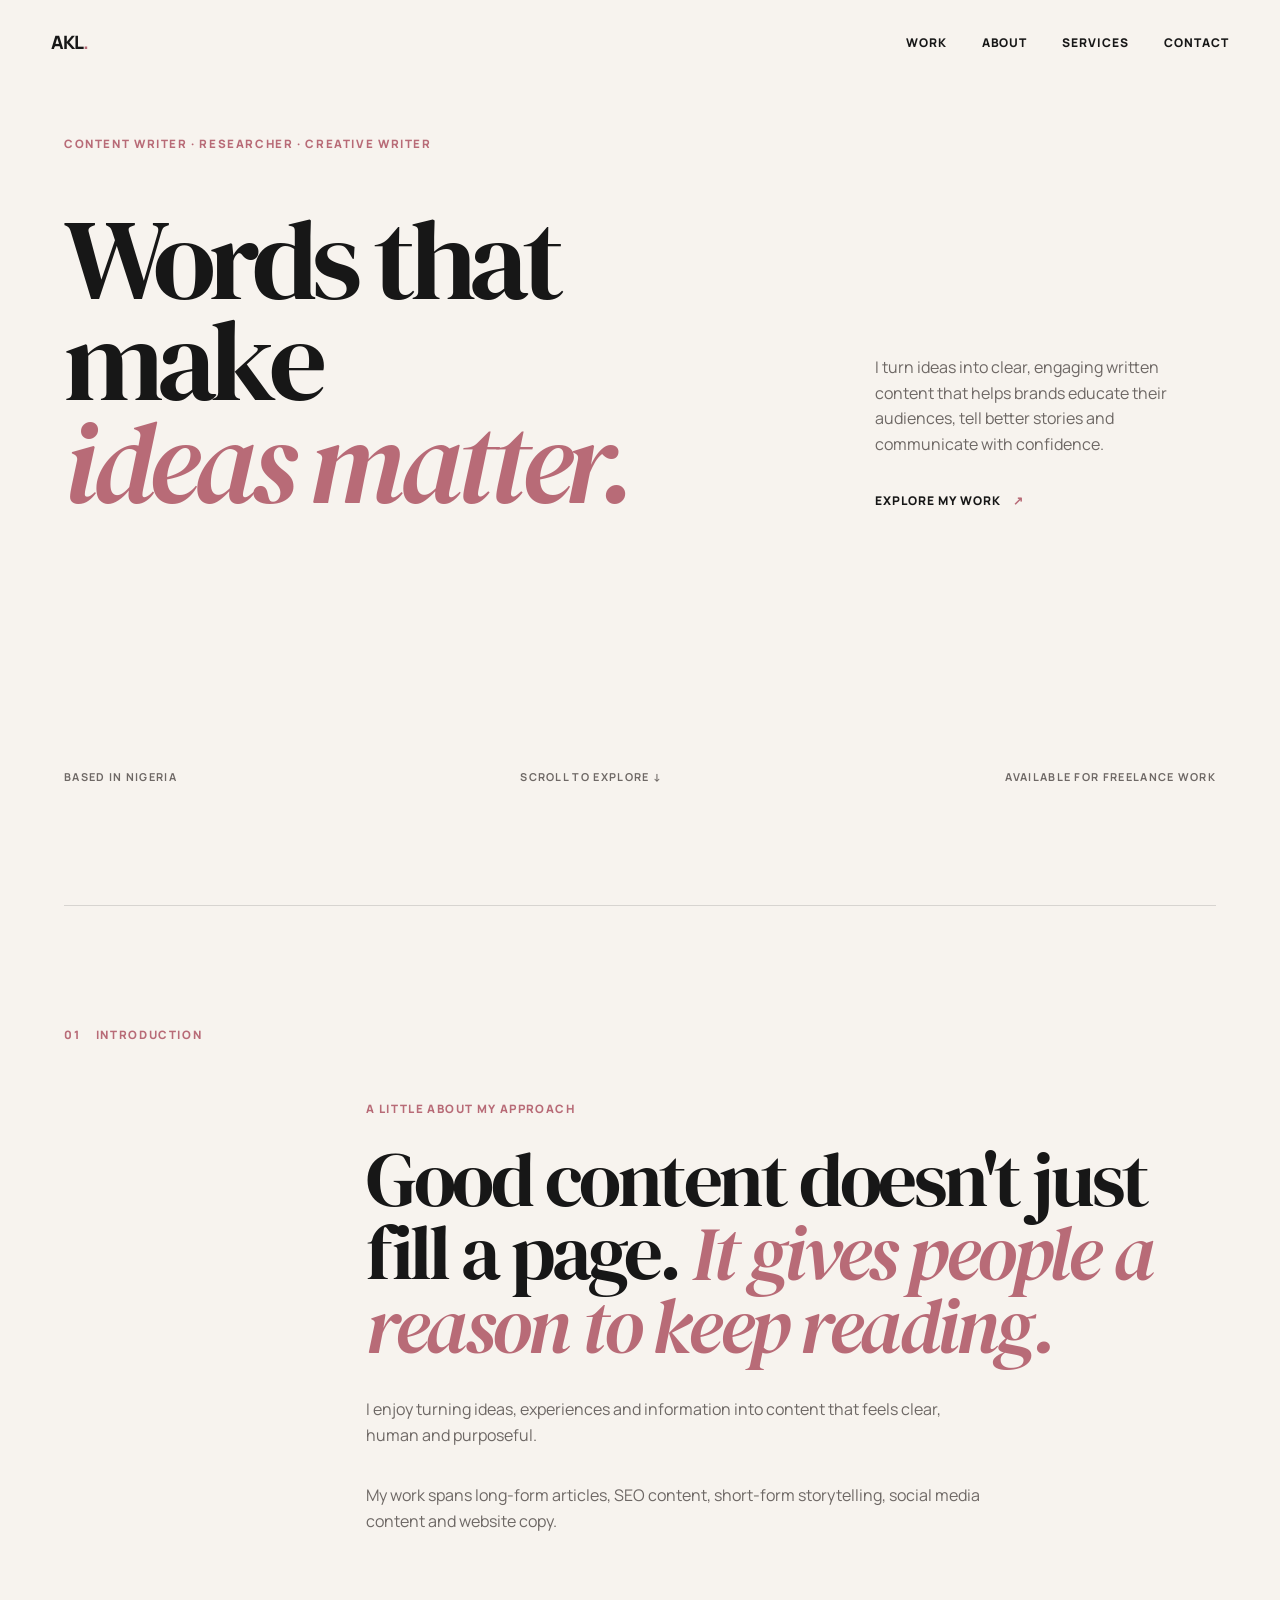
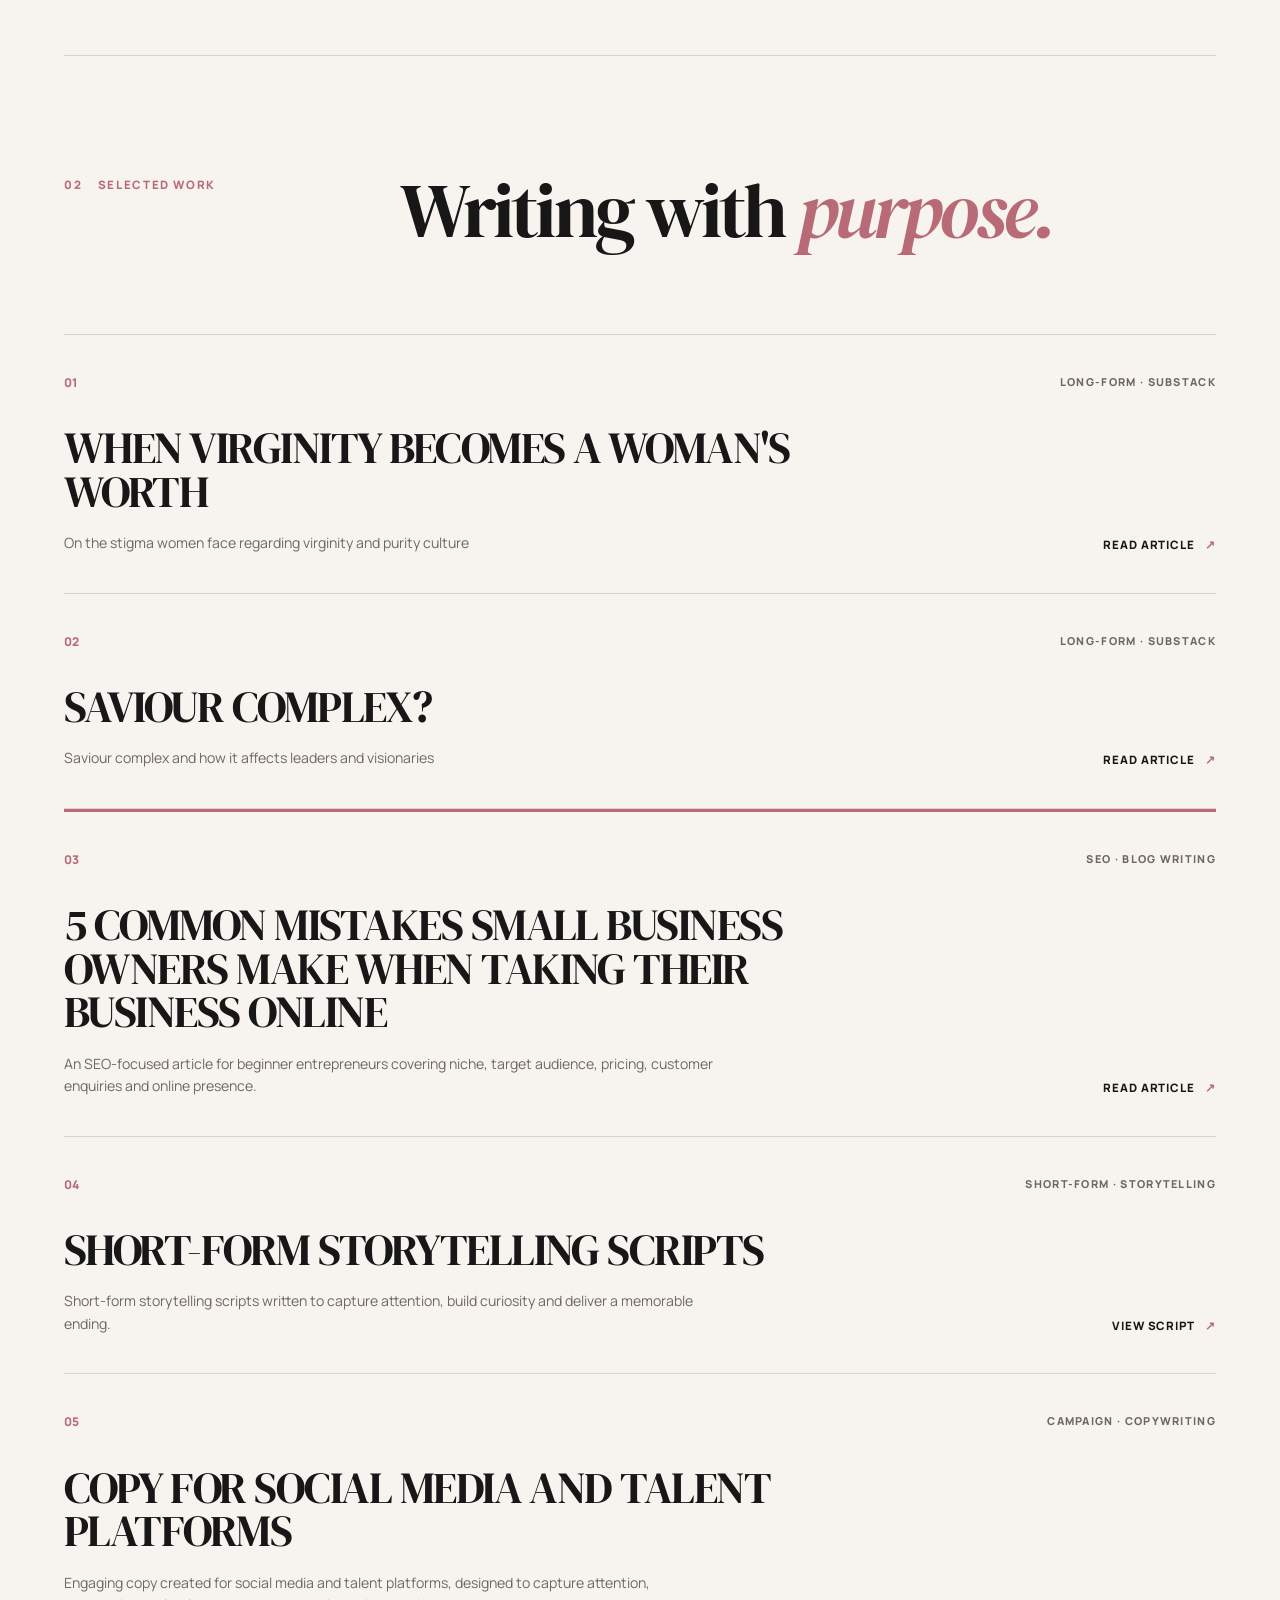
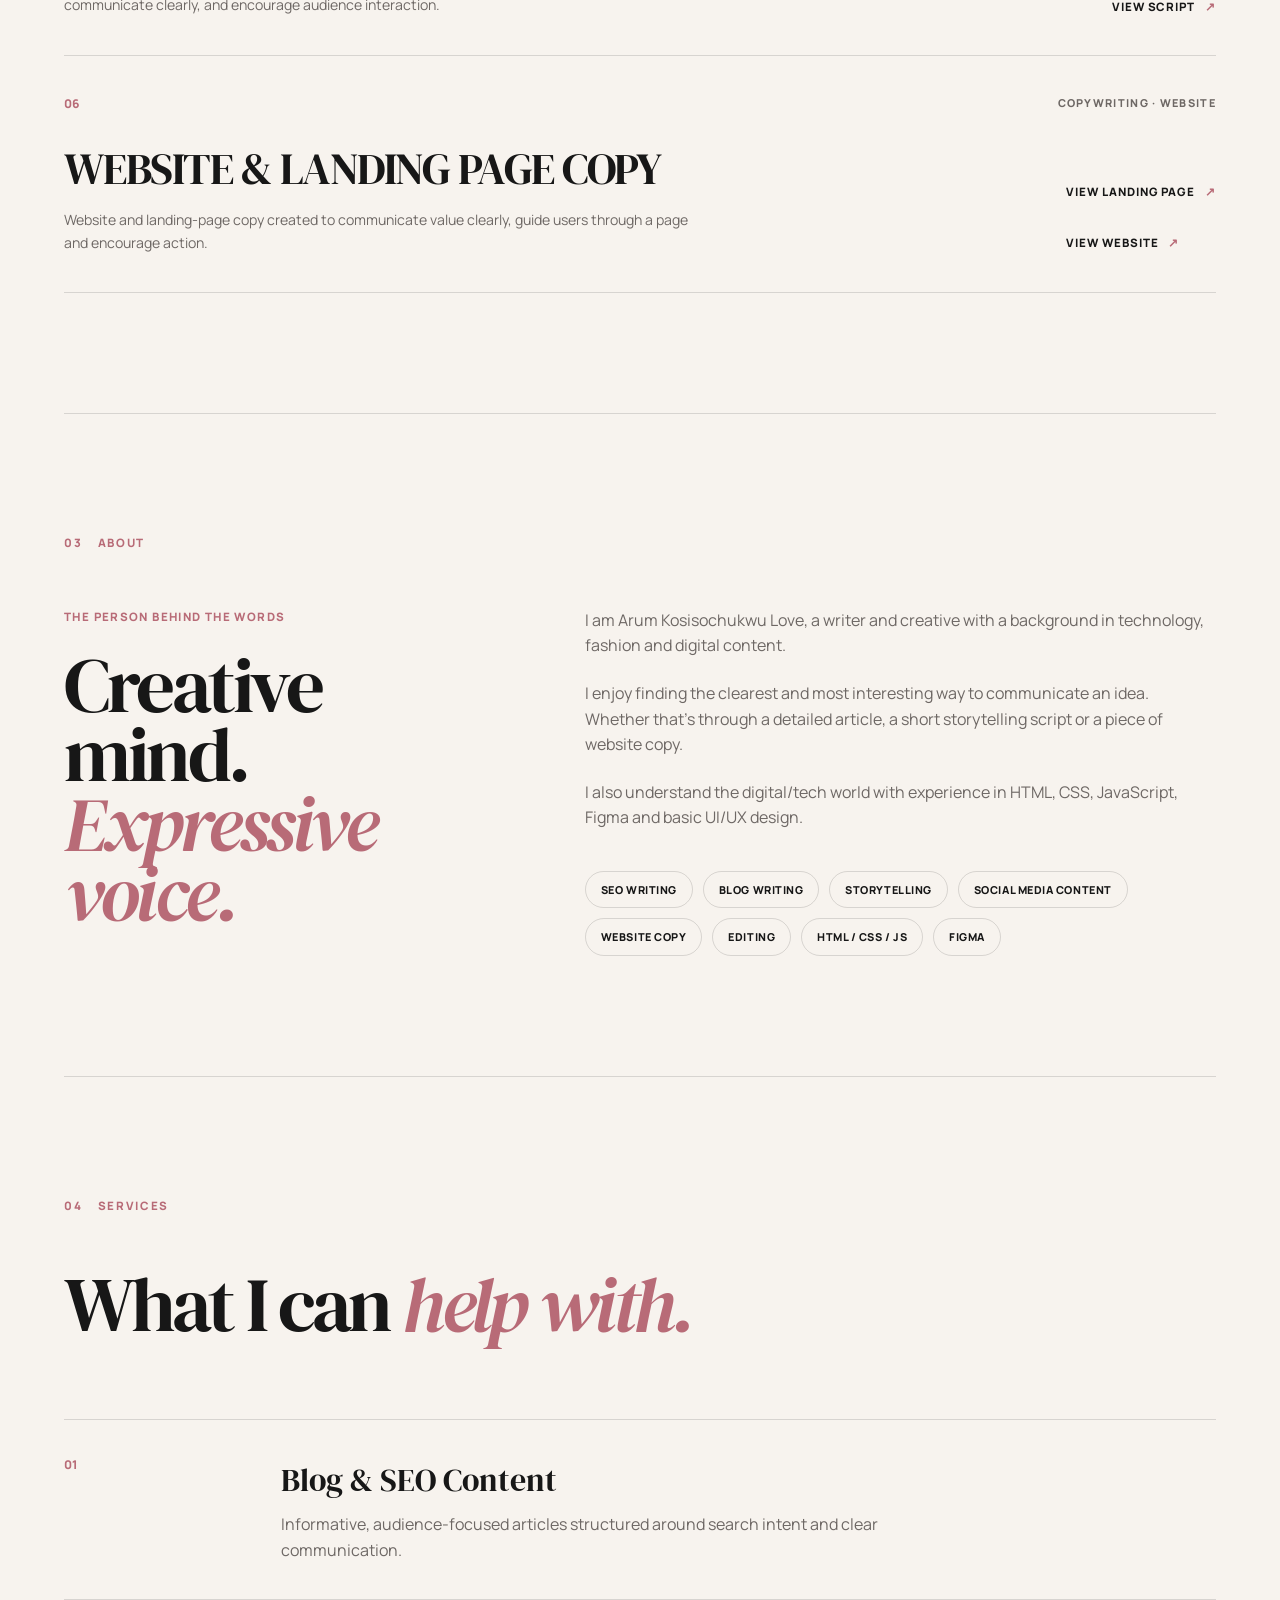
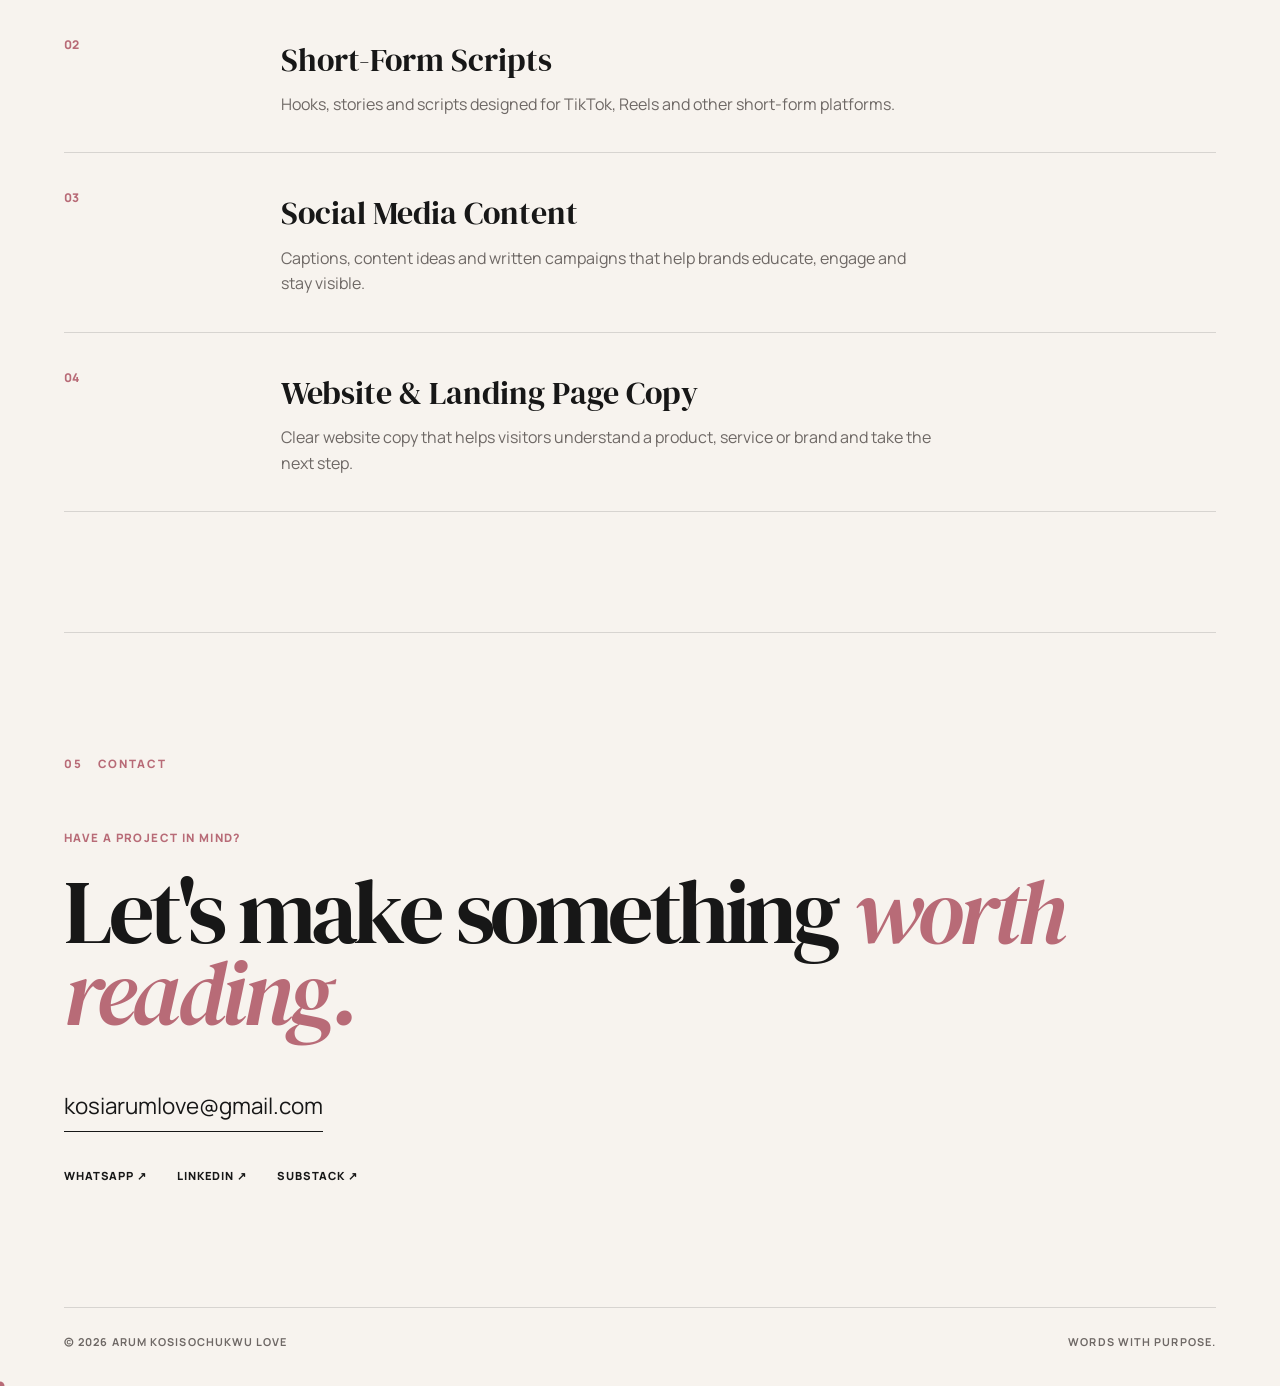
==== index.html @ 45cd2932 "include writer portfolio" ====
<!DOCTYPE html>
<html lang="en">
<head>
    <meta charset="UTF-8">

    <meta name="viewport" content="width=device-width, initial-scale=1.0">

    <meta
        name="description"
        content="Arum Kosisochukwu Love — Content Writer, Storyteller and Content Creator."
    >

    <title>Arum Kosisochukwu Love | Content Writer</title>

    <!-- Google Fonts -->
    <link rel="preconnect" href="https://fonts.googleapis.com">
    <link rel="preconnect" href="https://fonts.gstatic.com" crossorigin>

    <link
        href="https://fonts.googleapis.com/css2?family=DM+Serif+Display&family=Manrope:wght@400;500;600;700;800&display=swap"
        rel="stylesheet"
    >

    <!-- CSS -->
    <link rel="stylesheet" href="style.css">
</head>

<body>

    <!-- =========================
         HEADER
    ========================== -->

    <header class="header">

        <a href="#home" class="logo">
            AKL<span>.</span>
        </a>

        <nav class="nav" id="nav">

            <a href="#work">Work</a>

            <a href="#about">About</a>

            <a href="#services">Services</a>

            <a href="#contact">Contact</a>

        </nav>

        <button
            class="menu-btn"
            id="menu-btn"
            aria-label="Open navigation menu"
        >
            <span></span>
            <span></span>
        </button>

    </header>


    <main>

        <!-- =========================
             HERO
        ========================== -->

        <section class="hero section" id="home">

            <p class="eyebrow reveal">
                CONTENT WRITER · RESEARCHER · CREATIVE WRITER
            </p>

            <div class="hero-grid">

                <div class="hero-title-wrapper">

                    <h1 class="hero-title">
                        Words that make
                        <span>ideas matter.</span>
                    </h1>

                </div>


                <div class="hero-description reveal">

                    <p>
                        I turn ideas into clear, engaging written content that helps
                        brands educate their audiences, tell better stories
                        and communicate with confidence.
                    </p>

                    <a href="#work" class="arrow-link">
                        Explore my work
                        <span>↗</span>
                    </a>

                </div>

            </div>


            <div class="hero-footer reveal">

                <span>Based in Nigeria</span>

                <span>Scroll to explore ↓</span>

                <span>Available for freelance work</span>

            </div>

        </section>


        <!-- =========================
             INTRO
        ========================== -->

        <section class="intro section">

            <div class="section-label">
                <span>01</span>
                INTRODUCTION
            </div>


            <div class="intro-content reveal">

                <p class="small-heading">
                    A little about my approach
                </p>

                <h2>
                    Good content doesn't just fill a page.
                    <em>It gives people a reason to keep reading.</em>
                </h2>

                <p class="body-text">
                    I enjoy turning ideas, experiences and information into
                    content that feels clear, human and purposeful.
                </p>

                <p class="body-text">
                    My work spans long-form articles, SEO content,
                    short-form storytelling, social media content and
                    website copy.
                </p>

            </div>

        </section>


        <!-- =========================
             FEATURED WORK
        ========================== -->

        <section class="work section" id="work">

            <div class="section-heading reveal">

                <div class="section-label">
                    <span>02</span>
                    SELECTED WORK
                </div>

                <h2>
                    Writing with
                    <em>purpose.</em>
                </h2>

            </div>


            <div class="work-list">


                <!-- WORK 01 -->

                <article class="work-card reveal">

                    <div class="work-top">

                        <span class="work-number">
                            01
                        </span>

                        <span class="work-category">
                            LONG-FORM · SUBSTACK
                        </span>

                    </div>


                    <div class="work-content">

                        <div>

                            <h3>
                                WHEN VIRGINITY BECOMES A WOMAN'S WORTH
                            </h3>

                            <p>
                                On the stigma women face regarding virginity and purity culture
                            </p>

                        </div>


                        <a
                            href="https://substack.com/@thecapacitylady/note/p-201801798?r=3mwuln&utm_source=notes-share-action&utm_medium=web"
                            target="_blank"
                            rel="noopener noreferrer"
                            class="work-link"
                        >
                            Read article
                            <span>↗</span>
                        </a>

                    </div>

                </article>



                <!-- WORK 02 -->

                <article class="work-card reveal">

                    <div class="work-top">

                        <span class="work-number">
                            02
                        </span>

                        <span class="work-category">
                            LONG-FORM · SUBSTACK
                        </span>

                    </div>


                    <div class="work-content">

                        <div>

                            <h3>
                                SAVIOUR COMPLEX?
                            </h3>

                            <p>
                               Saviour complex and how it affects leaders and visionaries
                            </p>

                        </div>


                        <a
                            href="https://substack.com/@thecapacitylady/note/p-193923670?r=3mwuln&utm_source=notes-share-action&utm_medium=web"
                            target="_blank"
                            rel="noopener noreferrer"
                            class="work-link"
                        >
                            Read article
                            <span>↗</span>
                        </a>

                    </div>

                </article>



                <!-- WORK 03 -->

                <article class="work-card featured reveal">

                    <div class="work-top">

                        <span class="work-number">
                            03
                        </span>

                        <span class="work-category">
                            SEO · BLOG WRITING
                        </span>

                    </div>


                    <div class="work-content">

                        <div>

                            <h3>
                                5 COMMON MISTAKES SMALL BUSINESS OWNERS MAKE WHEN TAKING THEIR BUSINESS ONLINE
                            </h3>

                            <p>
                                An SEO-focused article for beginner
                                entrepreneurs covering niche, target
                                audience, pricing, customer enquiries
                                and online presence.
                            </p>

                        </div>


                        <!-- Replace with your PDF/Google Drive link -->

                        <a
                            href="pdfs/WRITING SAMPLE.pdf"
                            target="_blank"
                            rel="noopener noreferrer"
                            class="work-link"
                        >
                            Read article
                            <span>↗</span>
                        </a>

                    </div>

                </article>



                <!-- WORK 04 -->

                <article class="work-card reveal" id="backtohome">

                    <div class="work-top">

                        <span class="work-number">
                            04
                        </span>

                        <span class="work-category">
                            SHORT-FORM · STORYTELLING
                        </span>

                    </div>


                    <div class="work-content">

                        <div>

                            <h3>
                                SHORT-FORM STORYTELLING SCRIPTS
                            </h3>

                            <p>
                                Short-form storytelling scripts written
                                to capture attention, build curiosity and
                                deliver a memorable ending.
                            </p>

                        </div>


                        <a
                            href="writingsamples.html#storytelling"
                            target="_blank"
                            rel="noopener noreferrer"
                            class="work-link"
                        >
                            View script
                            <span>↗</span>
                        </a>

                    </div>

                </article>



                <!-- WORK 05 -->

                <article class="work-card reveal" id="backtohome0">

                    <div class="work-top">

                        <span class="work-number">
                            05
                        </span>

                        <span class="work-category">
                            CAMPAIGN · COPYWRITING
                        </span>

                    </div>


                    <div class="work-content">

                        <div>

                            <h3>
                                COPY FOR SOCIAL MEDIA AND TALENT PLATFORMS
                            </h3>

                            <p>
                                Engaging copy created for social media and talent platforms, designed to capture attention, communicate clearly, and encourage audience interaction.
                            </p>

                        </div>


                        <a
                            href="writingsamples.html#copywriting"
                            target="_blank"
                            rel="noopener noreferrer"
                            class="work-link"
                        >
                            View script
                            <span>↗</span>
                        </a>

                    </div>

                </article>



                <!-- COPYWRITING -->

                <article class="work-card reveal">

                    <div class="work-top">

                        <span class="work-number">
                            06
                        </span>

                        <span class="work-category">
                            COPYWRITING · WEBSITE
                        </span>

                    </div>


                    <div class="work-content">

                        <div>

                            <h3>
                                WEBSITE & LANDING PAGE COPY
                            </h3>

                            <p>
                                Website and landing-page copy created to
                                communicate value clearly, guide users
                                through a page and encourage action.
                            </p>

                        </div>

                        <div class="land">
                        <a
                            href="https://auralandingpg.netlify.app"
                            target="_blank"
                            rel="noopener noreferrer"
                            class="work-link"
                        >
                            View landing page
                            <span>↗</span>
                        </a><br><br>

                        <a
                            href="https://primaelise.netlify.app"
                            target="_blank"
                            rel="noopener noreferrer"
                            class="work-link"
                        >
                            View website
                            <span>↗</span>
                        </a>
                        </div>
                    </div>

                </article>

            </div>

        </section>



        <!-- =========================
             ABOUT
        ========================== -->

        <section class="about section" id="about">

            <div class="section-label">
                <span>03</span>
                ABOUT
            </div>


            <div class="about-grid">

                <div class="about-title reveal">

                    <p class="small-heading">
                        The person behind the words
                    </p>

                    <h2>
                        Creative mind.
                        <em>Expressive voice.</em>
                    </h2>

                </div>


                <div class="about-text reveal">

                    <p>
                        I am Arum Kosisochukwu Love, a writer and creative with a background in technology, fashion
                        and digital content.
                    </p>

                    <p>
                        I enjoy finding the clearest and most interesting
                        way to communicate an idea. Whether that's through
                        a detailed article, a short storytelling script
                        or a piece of website copy.
                    </p>

                    <p>
                        I also understand the digital/tech world with experience in HTML, CSS, JavaScript,
                        Figma and basic UI/UX design.
                    </p>


                    <div class="skills">

                        <span>SEO Writing</span>

                        <span>Blog Writing</span>

                        <span>Storytelling</span>

                        <span>Social Media Content</span>

                        <span>Website Copy</span>

                        <span>Editing</span>

                        <span>HTML / CSS / JS</span>

                        <span>Figma</span>

                    </div>

                </div>

            </div>

        </section>



        <!-- =========================
             SERVICES
        ========================== -->

        <section class="services section" id="services">

            <div class="section-label">
                <span>04</span>
                SERVICES
            </div>


            <div class="services-heading reveal">

                <h2>
                    What I can
                    <em>help with.</em>
                </h2>

            </div>


            <div class="services-list">


                <div class="service reveal">

                    <span>01</span>

                    <div>

                        <h3>
                            Blog & SEO Content
                        </h3>

                        <p>
                            Informative, audience-focused articles
                            structured around search intent and clear
                            communication.
                        </p>

                    </div>

                </div>



                <div class="service reveal">

                    <span>02</span>

                    <div>

                        <h3>
                            Short-Form Scripts
                        </h3>

                        <p>
                            Hooks, stories and scripts designed for
                            TikTok, Reels and other short-form platforms.
                        </p>

                    </div>

                </div>



                <div class="service reveal">

                    <span>03</span>

                    <div>

                        <h3>
                            Social Media Content
                        </h3>

                        <p>
                            Captions, content ideas and written campaigns
                            that help brands educate, engage and stay
                            visible.
                        </p>

                    </div>

                </div>



                <div class="service reveal">

                    <span>04</span>

                    <div>

                        <h3>
                            Website & Landing Page Copy
                        </h3>

                        <p>
                            Clear website copy that helps visitors
                            understand a product, service or brand and
                            take the next step.
                        </p>

                    </div>

                </div>

            </div>

        </section>



        <!-- =========================
             CONTACT
        ========================== -->

        <section class="contact section" id="contact">

            <div class="section-label">
                <span>05</span>
                CONTACT
            </div>


            <div class="contact-content reveal">

                <p class="small-heading">
                    Have a project in mind?
                </p>

                <h2>
                    Let's make something
                    <em>worth reading.</em>
                </h2>


                <!-- Replace email -->

                <a href="mailto:kosiarumlove@gmail.com" class="email">
                    kosiarumlove@gmail.com
                </a>


                <div class="social-links">

                    <a href="https://wa.me/9031215460" target="_blank">
                        WHATSAPP ↗
                    </a>

                    <a href="https://www.linkedin.com/in/arum-kosi-love-091a3b267?utm_source=share_via&utm_content=profile&utm_medium=member_android" target="_blank">
                        LINKEDIN ↗
                    </a>

                    <a href="https://substack.com/@thecapacitylady?utm_source=share&utm_medium=android&r=3mwuln" target="_blank">
                        SUBSTACK ↗
                    </a>

                </div>

            </div>

        </section>

    </main>



    <!-- =========================
         FOOTER
    ========================== -->

    <footer class="footer">

        <span>
            © <span id="year"></span>
            Arum Kosisochukwu Love
        </span>

        <span>
            Words with purpose.
        </span>

    </footer>



    <!-- JavaScript -->

    <script src="script.js"></script>

</body>
</html>
---- style.css ----
/* ==========================================
   WRITER PORTFOLIO
   ========================================== */


/* ==========================================
   VARIABLES
   ========================================== */

:root {

    --cream: #F7F3EE;

    --black: #171717;

    --berry: #B86B77;

    --taupe: #D8C7C2;

    --white: #FFFFFF;

    --muted: #6E6865;

    --border: rgba(23, 23, 23, 0.14);

    --serif: "DM Serif Display", Georgia, serif;

    --sans: "Manrope", Arial, sans-serif;

}


/* ==========================================
   RESET
   ========================================== */

* {

    margin: 0;

    padding: 0;

    box-sizing: border-box;

}


html {

    scroll-behavior: smooth;

}


body {

    background: var(--cream);

    color: var(--black);

    font-family: var(--sans);

    line-height: 1.6;

    overflow-x: hidden;

}


::selection {

    background: var(--berry);

    color: var(--white);

}


a {

    color: inherit;

    text-decoration: none;

}


button {

    font-family: inherit;

}


/* ==========================================
   GENERAL
   ========================================== */

.section {

    width: min(1180px, 90%);

    margin: auto;

    padding: 120px 0;

}


.section-label {

    color: var(--berry);

    font-size: 0.72rem;

    font-weight: 800;

    letter-spacing: 0.14em;

    text-transform: uppercase;

    margin-bottom: 55px;

}


.section-label span {

    margin-right: 12px;

}


.small-heading {

    font-size: 0.72rem;

    font-weight: 800;

    letter-spacing: 0.12em;

    text-transform: uppercase;

    color: var(--berry);

}


.body-text {

    color: var(--muted);

    font-size: 1rem;

}


/* ==========================================
   HEADER
   ========================================== */

.header {

    width: min(1280px, 92%);

    margin: auto;

    padding: 28px 0;

    display: flex;

    align-items: center;

    justify-content: space-between;

    position: relative;

    z-index: 100;

}


.logo {

    font-size: 1.15rem;

    font-weight: 800;

    letter-spacing: -0.05em;

}


.logo span {

    color: var(--berry);

}


.nav {

    display: flex;

    gap: 35px;

}


.nav a {

    position: relative;

    font-size: 0.75rem;

    font-weight: 800;

    text-transform: uppercase;

    letter-spacing: 0.08em;

}


.nav a::after {

    content: "";

    position: absolute;

    left: 0;

    bottom: -7px;

    width: 0;

    height: 1px;

    background: var(--berry);

    transition: width 0.35s ease;

}


.nav a:hover::after {

    width: 100%;

}


/* Mobile menu */

.menu-btn {

    display: none;

    background: transparent;

    border: none;

    cursor: pointer;

}


.menu-btn span {

    display: block;

    width: 25px;

    height: 1px;

    background: var(--black);

    margin: 6px 0;

}


/* ==========================================
   HERO
   ========================================== */

.hero {

    min-height: calc(100vh - 80px);

    display: flex;

    flex-direction: column;

    justify-content: center;

    padding-top: 50px;

}


.eyebrow {

    color: var(--berry);

    font-size: 0.72rem;

    font-weight: 800;

    letter-spacing: 0.14em;

    text-transform: uppercase;

    margin-bottom: 55px;

}


.hero-grid {

    display: grid;

    grid-template-columns: 1.5fr 0.7fr;

    gap: 80px;

    align-items: end;

}


.hero-title {

    font-family: var(--serif);

    font-size: clamp(4rem, 9vw, 8.5rem);

    font-weight: 400;

    line-height: 0.88;

    letter-spacing: -0.055em;

    animation: titleReveal 1s cubic-bezier(.22,1,.36,1);

}


.hero-title span {

    display: block;

    color: var(--berry);

    font-style: italic;

}


.hero-description {

    max-width: 390px;

}


.hero-description p {

    color: var(--muted);

    font-size: 1rem;

    margin-bottom: 30px;

}


.arrow-link {

    display: inline-flex;

    align-items: center;

    gap: 12px;

    font-size: 0.75rem;

    font-weight: 800;

    letter-spacing: 0.08em;

    text-transform: uppercase;

}


.arrow-link span {

    color: var(--berry);

    transition: transform 0.3s ease;

}


.arrow-link:hover span {

    transform: translate(5px, -5px);

}


.hero-footer {

    display: flex;

    justify-content: space-between;

    color: var(--muted);

    font-size: 0.68rem;

    font-weight: 700;

    letter-spacing: 0.12em;

    text-transform: uppercase;

    margin-top: auto;

    padding-top: 70px;

}


/* ==========================================
   INTRO
   ========================================== */

.intro {

    border-top: 1px solid var(--border);

}


.intro-content {

    max-width: 850px;

    margin-left: auto;

}


.intro-content h2 {

    font-family: var(--serif);

    font-size: clamp(3rem, 6vw, 6rem);

    font-weight: 400;

    line-height: 0.95;

    letter-spacing: -0.045em;

    margin-top: 25px;

}


.intro-content h2 em {

    color: var(--berry);

    font-style: italic;

}


.intro-content .body-text {

    max-width: 620px;

    margin-top: 35px;

}


/* ==========================================
   WORK
   ========================================== */

.work {

    border-top: 1px solid var(--border);

}


.section-heading {

    display: grid;

    grid-template-columns: 0.35fr 1fr;

    gap: 50px;

    margin-bottom: 85px;

}


.section-heading h2 {

    font-family: var(--serif);

    font-size: clamp(3.5rem, 6vw, 6.5rem);

    font-weight: 400;

    line-height: 0.9;

    letter-spacing: -0.05em;

}


.section-heading h2 em {

    color: var(--berry);

    font-style: italic;

}


.work-list {

    border-top: 1px solid var(--border);

}


.work-card {

    padding: 38px 0;

    border-bottom: 1px solid var(--border);

    transition:
        background 0.4s ease,
        padding 0.4s ease;

}


.work-card:hover {

    background: rgba(255, 255, 255, 0.35);

    padding-left: 25px;

    padding-right: 25px;

}


.work-card.featured {

    border-top: 3px solid var(--berry);

}


.work-top {

    display: flex;

    justify-content: space-between;

    margin-bottom: 35px;

}


.work-number {

    color: var(--berry);

    font-size: 0.75rem;

    font-weight: 800;

}


.work-category {

    color: var(--muted);

    font-size: 0.68rem;

    font-weight: 800;

    letter-spacing: 0.12em;

}


.work-content {

    display: grid;

    grid-template-columns: 1fr auto;

    gap: 50px;

    align-items: end;

}


.work-content h3 {

    max-width: 850px;

    font-family: var(--serif);

    font-size: clamp(2rem, 3.4vw, 3.4rem);

    font-weight: 400;

    line-height: 1;

    letter-spacing: -0.035em;

}


.work-content p {

    max-width: 650px;

    color: var(--muted);

    font-size: 0.88rem;

    margin-top: 18px;

}


.work-link {

    display: inline-flex;

    align-items: center;

    gap: 10px;

    font-size: 0.72rem;

    font-weight: 800;

    text-transform: uppercase;

    letter-spacing: 0.08em;

    white-space: nowrap;

}


.work-link span {

    color: var(--berry);

    transition: transform 0.3s ease;

}


.work-link:hover span {

    transform: translate(5px, -5px);

}


/* ==========================================
   ABOUT
   ========================================== */

.about {

    border-top: 1px solid var(--border);

}


.about-grid {

    display: grid;

    grid-template-columns: 0.8fr 1.2fr;

    gap: 100px;

}


.about-title h2 {

    font-family: var(--serif);

    font-size: clamp(3.2rem, 6vw, 6rem);

    font-weight: 400;

    line-height: 0.9;

    letter-spacing: -0.045em;

    margin-top: 25px;

}


.about-title h2 em {

    color: var(--berry);

    font-style: italic;

}


.about-text {

    max-width: 650px;

}


.about-text p {

    color: var(--muted);

    font-size: 1rem;

    margin-bottom: 22px;

}


.skills {

    display: flex;

    flex-wrap: wrap;

    gap: 10px;

    margin-top: 40px;

}


.skills span {

    border: 1px solid var(--border);

    border-radius: 100px;

    padding: 9px 15px;

    font-size: 0.68rem;

    font-weight: 800;

    letter-spacing: 0.05em;

    text-transform: uppercase;

    transition:
        background 0.3s ease,
        color 0.3s ease;

}


.skills span:hover {

    background: var(--berry);

    color: var(--white);

}


/* ==========================================
   SERVICES
   ========================================== */

.services {

    border-top: 1px solid var(--border);

}


.services-heading {

    margin-bottom: 80px;

}


.services-heading h2 {

    font-family: var(--serif);

    font-size: clamp(3.5rem, 6vw, 6.5rem);

    font-weight: 400;

    line-height: 0.9;

    letter-spacing: -0.05em;

}


.services-heading em {

    color: var(--berry);

    font-style: italic;

}


.services-list {

    border-top: 1px solid var(--border);

}


.service {

    display: grid;

    grid-template-columns: 0.2fr 1fr;

    gap: 30px;

    padding: 35px 0;

    border-bottom: 1px solid var(--border);

    transition: padding 0.35s ease;

}


.service:hover {

    padding-left: 20px;

}


.service > span {

    color: var(--berry);

    font-size: 0.75rem;

    font-weight: 800;

}


.service h3 {

    font-family: var(--serif);

    font-size: 2rem;

    font-weight: 400;

}


.service p {

    max-width: 650px;

    color: var(--muted);

    margin-top: 6px;

}


/* ==========================================
   CONTACT
   ========================================== */

.contact {

    min-height: 75vh;

    border-top: 1px solid var(--border);

    display: flex;

    flex-direction: column;

    justify-content: center;

}


.contact-content {

    max-width: 1000px;

}


.contact-content h2 {

    font-family: var(--serif);

    font-size: clamp(3.5rem, 7vw, 7rem);

    font-weight: 400;

    line-height: 0.9;

    letter-spacing: -0.05em;

    margin-top: 25px;

}


.contact-content h2 em {

    color: var(--berry);

    font-style: italic;

}


.email {

    display: inline-block;

    margin-top: 55px;

    padding-bottom: 7px;

    border-bottom: 1px solid var(--black);

    font-size: clamp(1rem, 2vw, 1.4rem);

    transition:

        color 0.3s ease,

        border-color 0.3s ease;

}


.email:hover {

    color: var(--berry);

    border-color: var(--berry);

}


.social-links {

    display: flex;

    gap: 30px;

    margin-top: 35px;

}


.social-links a {

    font-size: 0.7rem;

    font-weight: 800;

    text-transform: uppercase;

    letter-spacing: 0.08em;

}


.social-links a:hover {

    color: var(--berry);

}


/* ==========================================
   FOOTER
   ========================================== */

.footer {

    width: min(1180px, 90%);

    margin: auto;

    padding: 25px 0 35px;

    border-top: 1px solid var(--border);

    display: flex;

    justify-content: space-between;

    color: var(--muted);

    font-size: 0.68rem;

    font-weight: 700;

    letter-spacing: 0.1em;

    text-transform: uppercase;

}


/* ==========================================
   SCROLL REVEAL
   ========================================== */

.reveal {

    opacity: 0;

    transform: translateY(25px);

    transition:

        opacity 0.7s ease,

        transform 0.7s ease;

}


.reveal.visible {

    opacity: 1;

    transform: translateY(0);

}


/* ==========================================
   HERO ANIMATION
   ========================================== */

@keyframes titleReveal {

    from {

        opacity: 0;

        transform: translateY(40px);

    }

    to {

        opacity: 1;

        transform: translateY(0);

    }

}


/* ==========================================
   CUSTOM CURSOR
   ========================================== */

.cursor {

    position: fixed;

    width: 9px;

    height: 9px;

    background: var(--berry);

    border-radius: 50%;

    pointer-events: none;

    z-index: 9999;

    transform: translate(-50%, -50%);

    transition:

        width 0.25s ease,

        height 0.25s ease,

        opacity 0.25s ease;

}


.cursor.active {

    width: 24px;

    height: 24px;

    opacity: 0.35;

}


/* ==========================================
   MOBILE
   ========================================== */

@media (max-width: 800px) {


    .section {

        padding: 85px 0;

    }


    /* Header */

    .menu-btn {

        display: block;

    }


    .nav {

        position: absolute;

        top: 75px;

        right: 0;

        width: 210px;

        padding: 25px;

        background: var(--cream);

        border: 1px solid var(--border);

        display: none;

        flex-direction: column;

        gap: 22px;

    }


    .nav.open {

        display: flex;

    }


    /* Hero */

    .hero {

        min-height: 80vh;

    }


    .hero-grid {

        grid-template-columns: 1fr;

        gap: 50px;

    }


    .hero-title {

        font-size: clamp(4rem, 18vw, 7rem);

    }


    .hero-footer {

        display: none;

    }


    /* Intro */

    .intro-content {

        margin-left: 0;

    }


    /* Work */

    .section-heading {

        grid-template-columns: 1fr;

        gap: 35px;

        margin-bottom: 60px;

    }


    .work-content {

        grid-template-columns: 1fr;

        gap: 30px;

    }


    .work-card:hover {

        padding-left: 10px;

        padding-right: 10px;

    }


    /* About */

    .about-grid {

        grid-template-columns: 1fr;

        gap: 50px;

    }


    /* Services */

    .service {

        grid-template-columns: 1fr;

        gap: 10px;

    }


    .service h3 {

        font-size: 1.7rem;

    }


    /* Contact */

    .social-links {

        flex-wrap: wrap;

    }


    /* Footer */

    .footer {

        flex-direction: column;

        gap: 10px;

    }


    .cursor {

        display: none;

    }

}


/* ==========================================
   REDUCED MOTION
   ========================================== */

@media (prefers-reduced-motion: reduce) {

    html {

        scroll-behavior: auto;

    }


    * {

        animation-duration: 0.01ms !important;

        transition-duration: 0.01ms !important;

    }

}

/* ==========================================
   WRITING SAMPLES PAGE
   ========================================== */

.samples-hero {
    padding-top: 110px;
    padding-bottom: 80px;
}

.samples-hero-content {
    display: grid;
    grid-template-columns: 1.4fr 0.6fr;
    gap: 80px;
    align-items: end;
}

.samples-title {
    font-family: var(--serif);
    font-size: clamp(4rem, 8vw, 8rem);
    font-weight: 400;
    line-height: 0.88;
    letter-spacing: -0.055em;
}

.samples-title span {
    display: block;
    color: var(--berry);
    font-style: italic;
}

.samples-intro {
    max-width: 390px;
    margin-bottom: 5px;
}


/* ==========================================
   SAMPLE PAGE NAVIGATION
   ========================================== */

.samples-navigation {
    display: flex;
    gap: 35px;
    margin-top: 75px;
    padding-top: 25px;
    border-top: 1px solid var(--border);
}

.samples-navigation a {
    display: inline-flex;
    align-items: center;
    gap: 10px;

    font-size: 0.72rem;
    font-weight: 800;
    text-transform: uppercase;
    letter-spacing: 0.08em;

    padding-bottom: 7px;
    border-bottom: 1px solid var(--black);

    transition:
        color 0.3s ease,
        border-color 0.3s ease;
}

.samples-navigation a span {
    color: var(--berry);
}

.samples-navigation a:hover {
    color: var(--berry);
    border-color: var(--berry);
}


/* ==========================================
   SAMPLE SECTIONS
   ========================================== */

.samples-section {
    border-top: 1px solid var(--border);
}

.samples-section-intro {
    max-width: 620px;
    margin-top: 30px;
}


/* ==========================================
   INDIVIDUAL WRITING SAMPLE
   ========================================== */

.writing-sample,
.copy-sample {
    padding: 55px 0 90px;
    border-bottom: 1px solid var(--border);
}

.writing-sample:last-child,
.copy-sample:last-child {
    border-bottom: none;
}


.sample-top {
    display: flex;
    justify-content: space-between;
    align-items: center;

    margin-bottom: 30px;
}


.sample-number {
    color: var(--berry);
    font-size: 0.75rem;
    font-weight: 800;
}


.sample-type {
    color: var(--muted);
    font-size: 0.68rem;
    font-weight: 800;
    letter-spacing: 0.12em;
}


.writing-sample h3,
.copy-sample h3 {
    font-family: var(--serif);
    font-size: clamp(2.2rem, 4vw, 4rem);
    font-weight: 400;
    line-height: 1;
    letter-spacing: -0.04em;
}


.sample-description {
    max-width: 650px;
    color: var(--muted);
    font-size: 0.9rem;
    margin-top: 18px;
    margin-bottom: 40px;
}


/* ==========================================
   STORYTELLING SCRIPT
   ========================================== */

.script-content {
    max-width: 850px;
    padding: 45px;
    margin-top: 15px;

    background: rgba(255, 255, 255, 0.45);
    border-left: 3px solid var(--berry);
}


.sample-label {
    color: var(--berry);
    font-size: 0.68rem;
    font-weight: 800;
    letter-spacing: 0.14em;
    text-transform: uppercase;

    margin-bottom: 25px;
}


.script-content p:not(.sample-label) {
    max-width: 720px;
    color: var(--black);
    font-size: 0.95rem;
    line-height: 1.9;
    margin-bottom: 20px;
}


.script-content p:last-child {
    margin-bottom: 0;
}


/* ==========================================
   COPYWRITING
   ========================================== */

.copywriting-section {
    background: var(--white);
}


.copy-content {
    max-width: 850px;
    padding: 50px;

    margin-top: 15px;

    border: 1px solid var(--border);
    background: var(--cream);
}


.copy-content h4 {
    font-family: var(--serif);
    font-size: clamp(1.8rem, 3vw, 2.7rem);
    font-weight: 400;
    line-height: 1.1;

    margin-bottom: 18px;
}


.copy-content p:not(.sample-label) {
    max-width: 700px;
    color: var(--muted);
    line-height: 1.8;
    margin-bottom: 20px;
}


/* ==========================================
   FINAL CTA
   ========================================== */

.samples-cta {
    border-top: 1px solid var(--border);
    text-align: center;
    padding-top: 130px;
    padding-bottom: 130px;
}


.samples-cta h2 {
    max-width: 850px;
    margin: 25px auto 45px;

    font-family: var(--serif);
    font-size: clamp(3.5rem, 6vw, 6.5rem);
    font-weight: 400;
    line-height: 0.9;
    letter-spacing: -0.05em;
}


.samples-cta h2 em {
    color: var(--berry);
    font-style: italic;
}


/* ==========================================
   MOBILE
   ========================================== */

@media (max-width: 800px) {

    .samples-hero {
        padding-top: 80px;
        padding-bottom: 70px;
    }


    .samples-hero-content {
        grid-template-columns: 1fr;
        gap: 45px;
    }


    .samples-title {
        font-size: clamp(4rem, 17vw, 7rem);
    }


    .samples-navigation {
        flex-wrap: wrap;
        gap: 20px;
        margin-top: 55px;
    }


    .writing-sample,
    .copy-sample {
        padding: 45px 0 70px;
    }


    .sample-top {
        gap: 20px;
    }


    .sample-type {
        text-align: right;
    }


    .script-content,
    .copy-content {
        padding: 30px 25px;
    }


    .samples-cta {
        padding-top: 90px;
        padding-bottom: 90px;
    }

}

.land {
    grid-template-columns: 1fr 1fr;
}
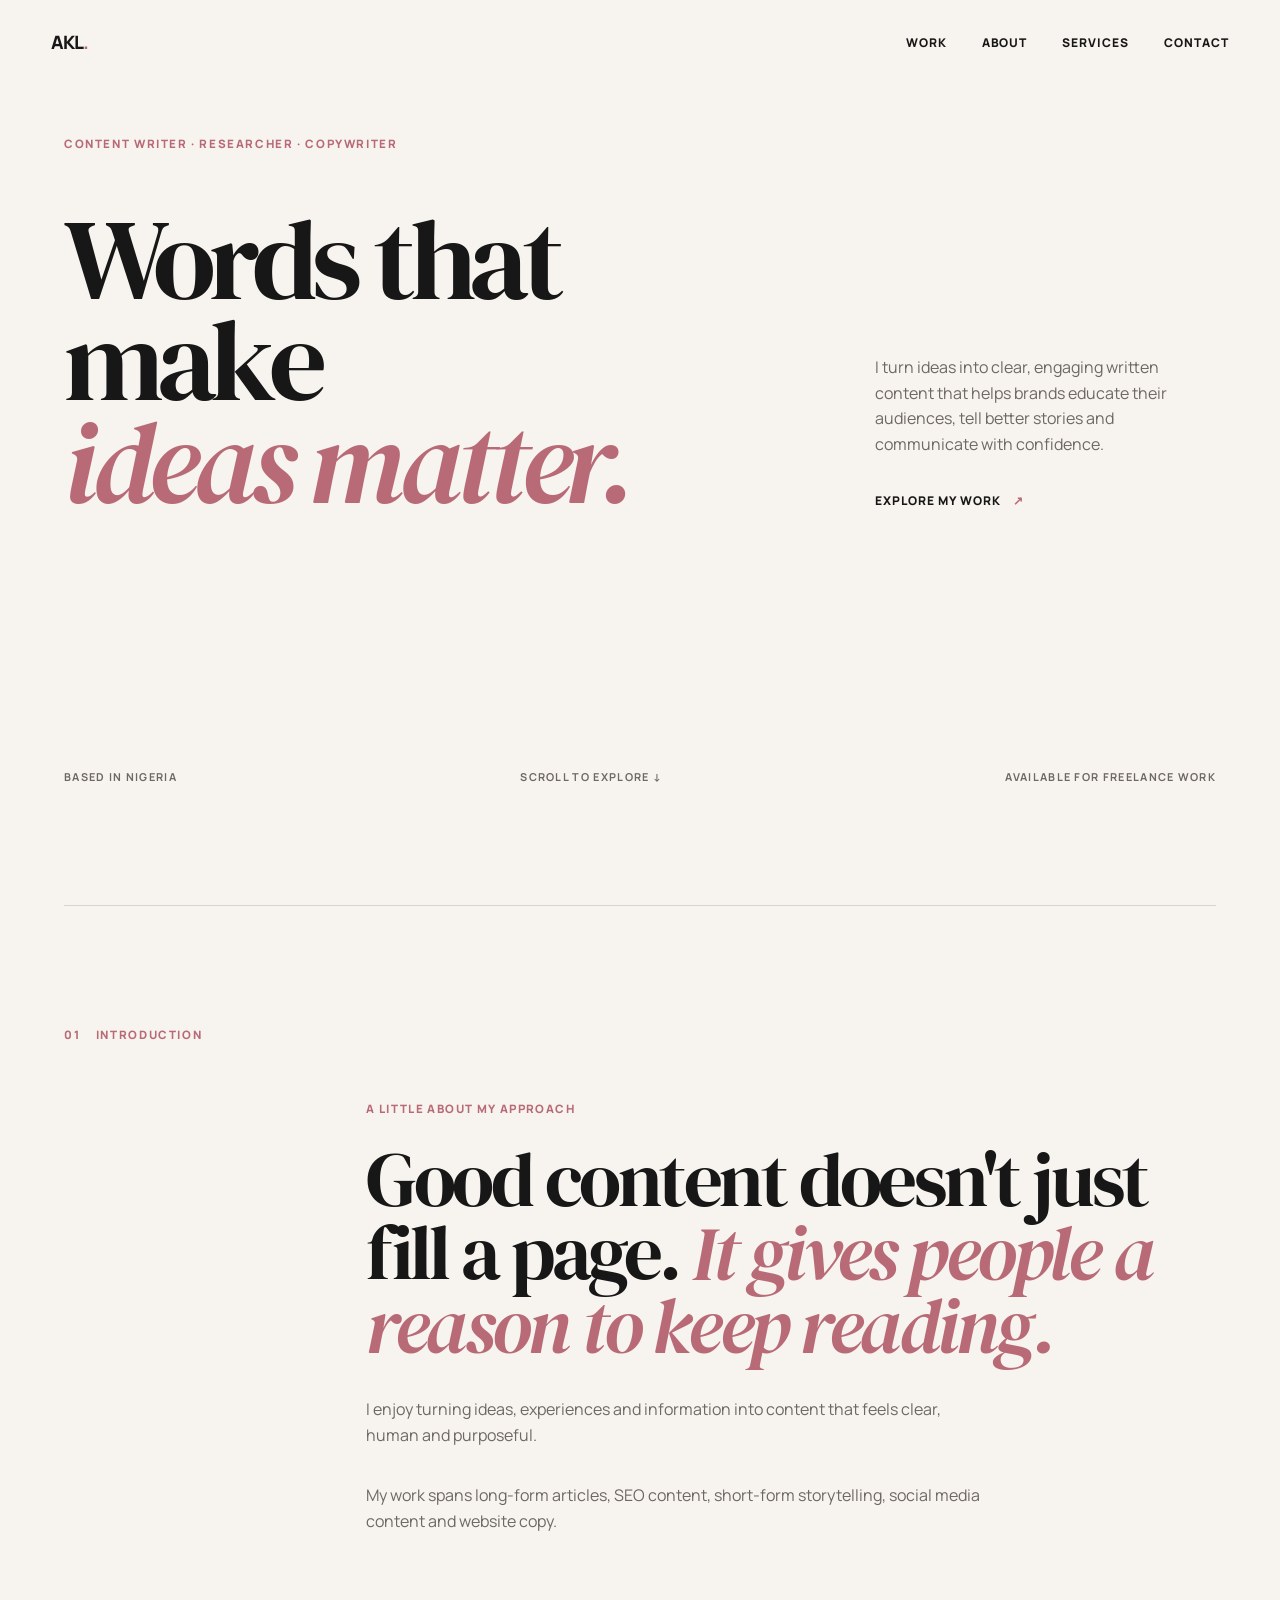
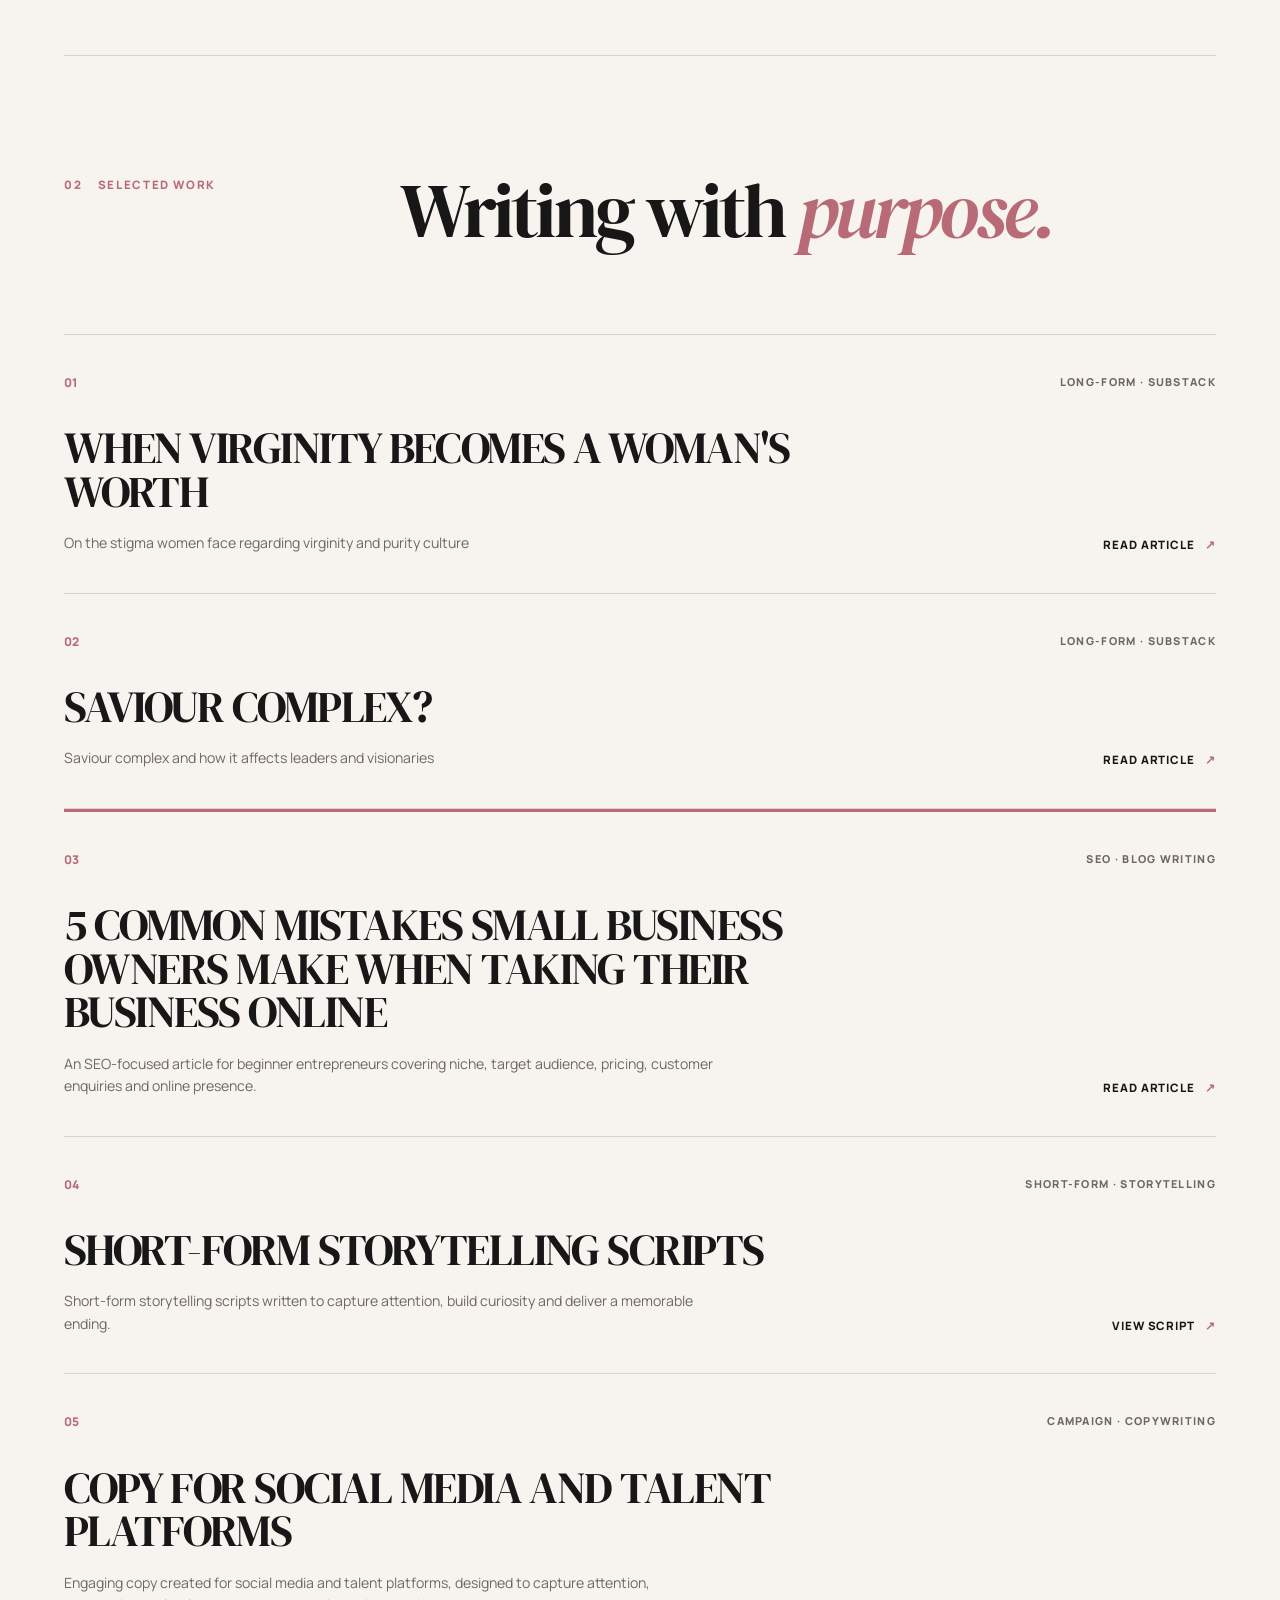
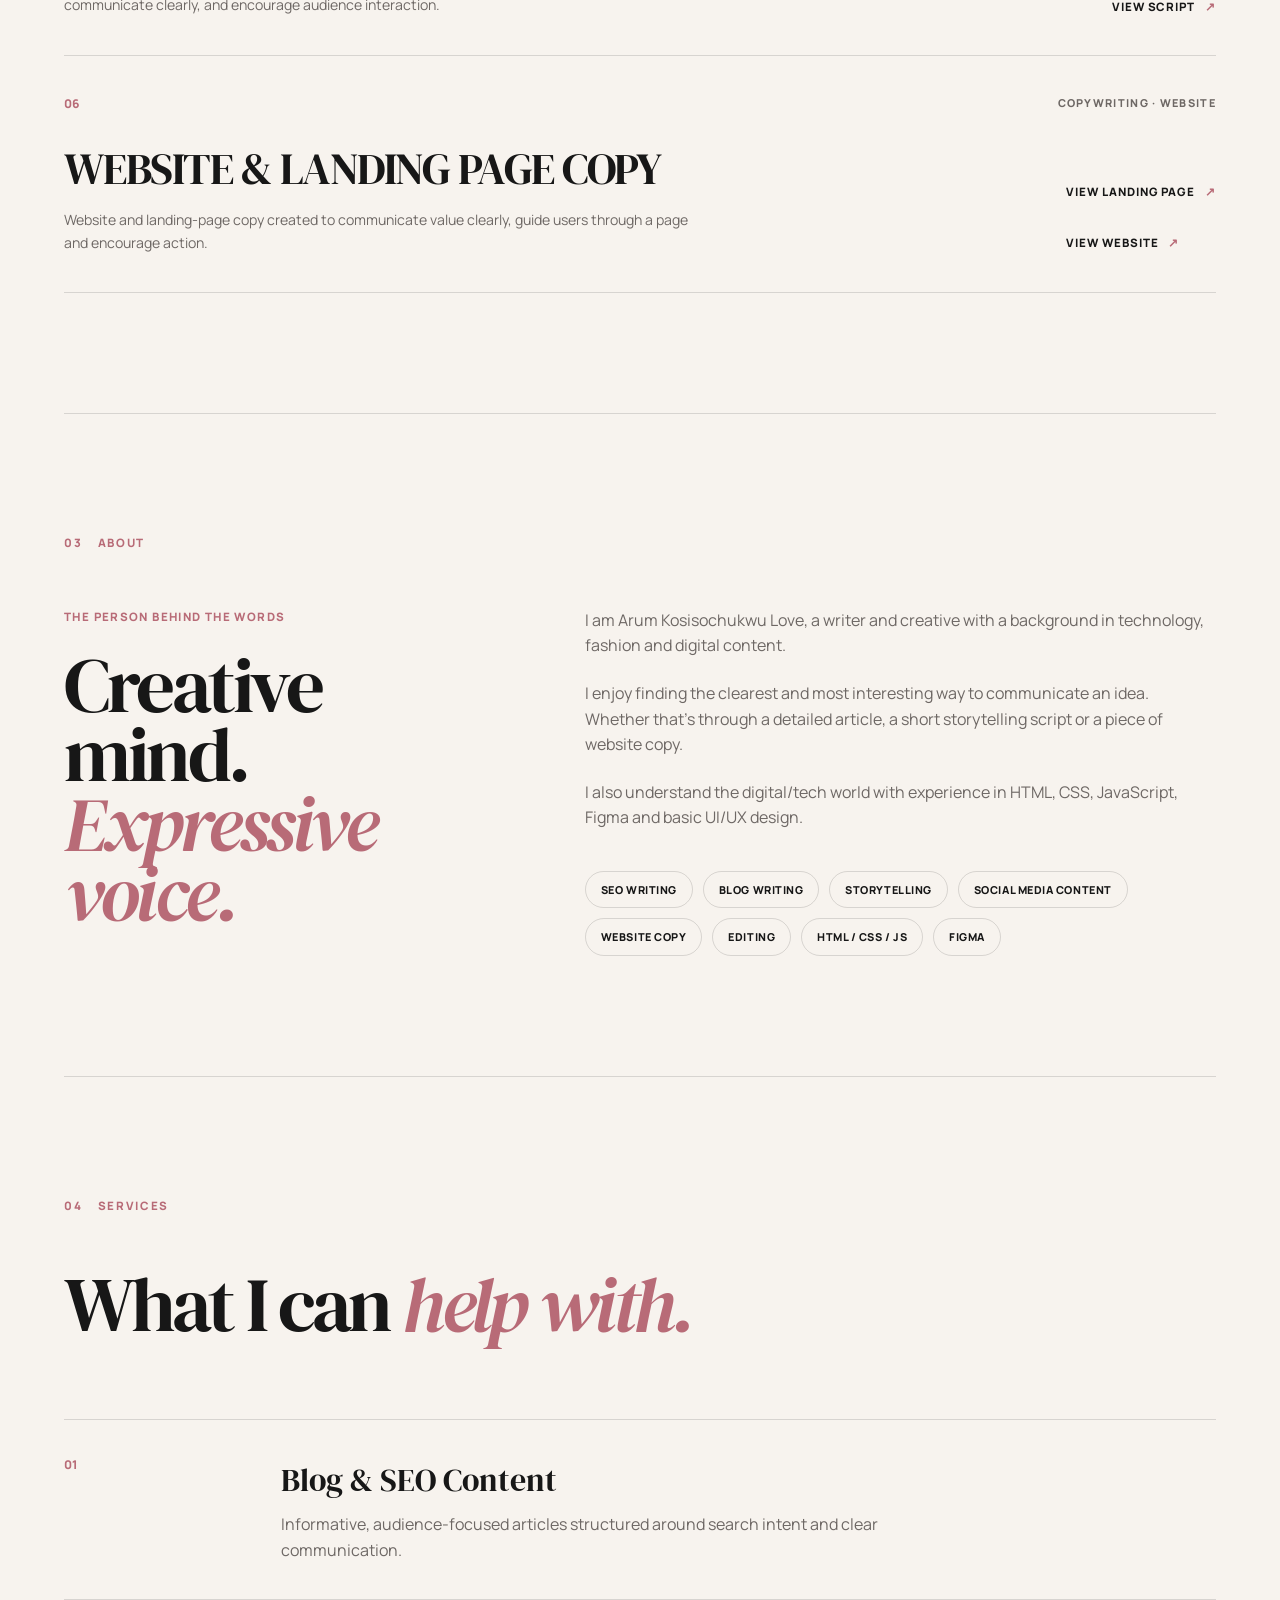
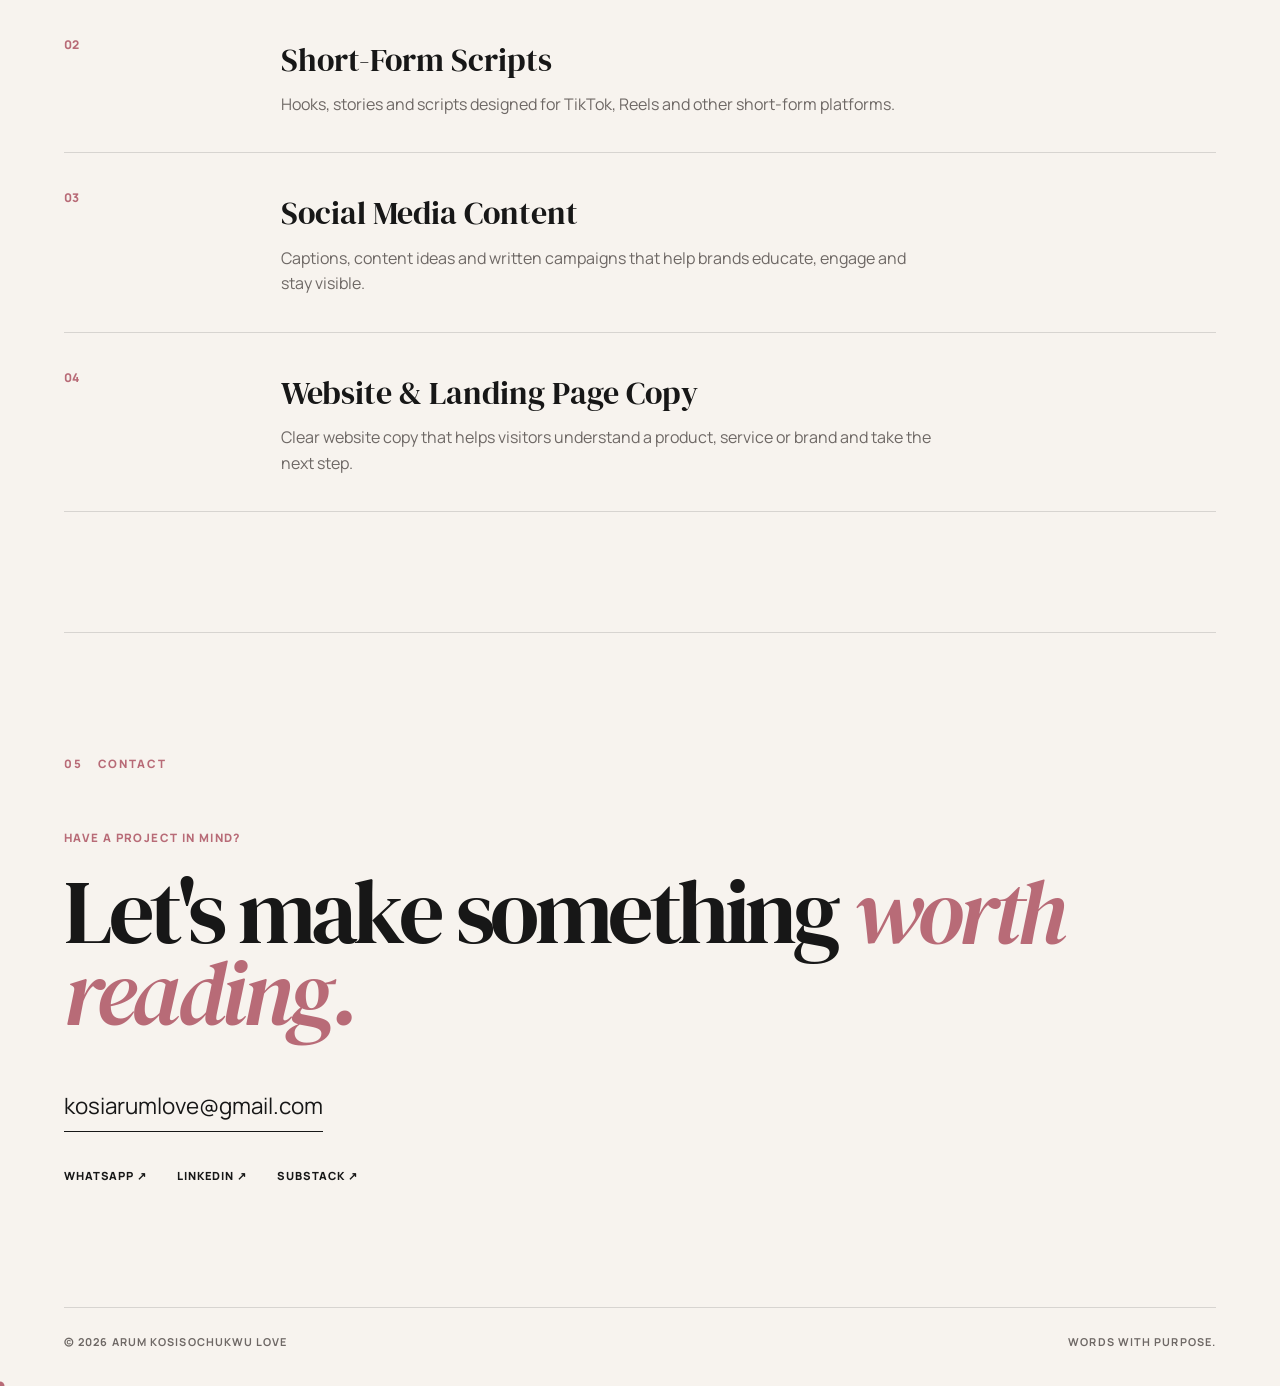
==== commit da66121f: "include changes made to index.html" ====
--- a/index.html
+++ b/index.html
@@ -70,7 +70,7 @@
         <section class="hero section" id="home">
 
             <p class="eyebrow reveal">
-                CONTENT WRITER · RESEARCHER · CREATIVE WRITER
+                CONTENT WRITER · RESEARCHER · COPYWRITER
             </p>
 
             <div class="hero-grid">
